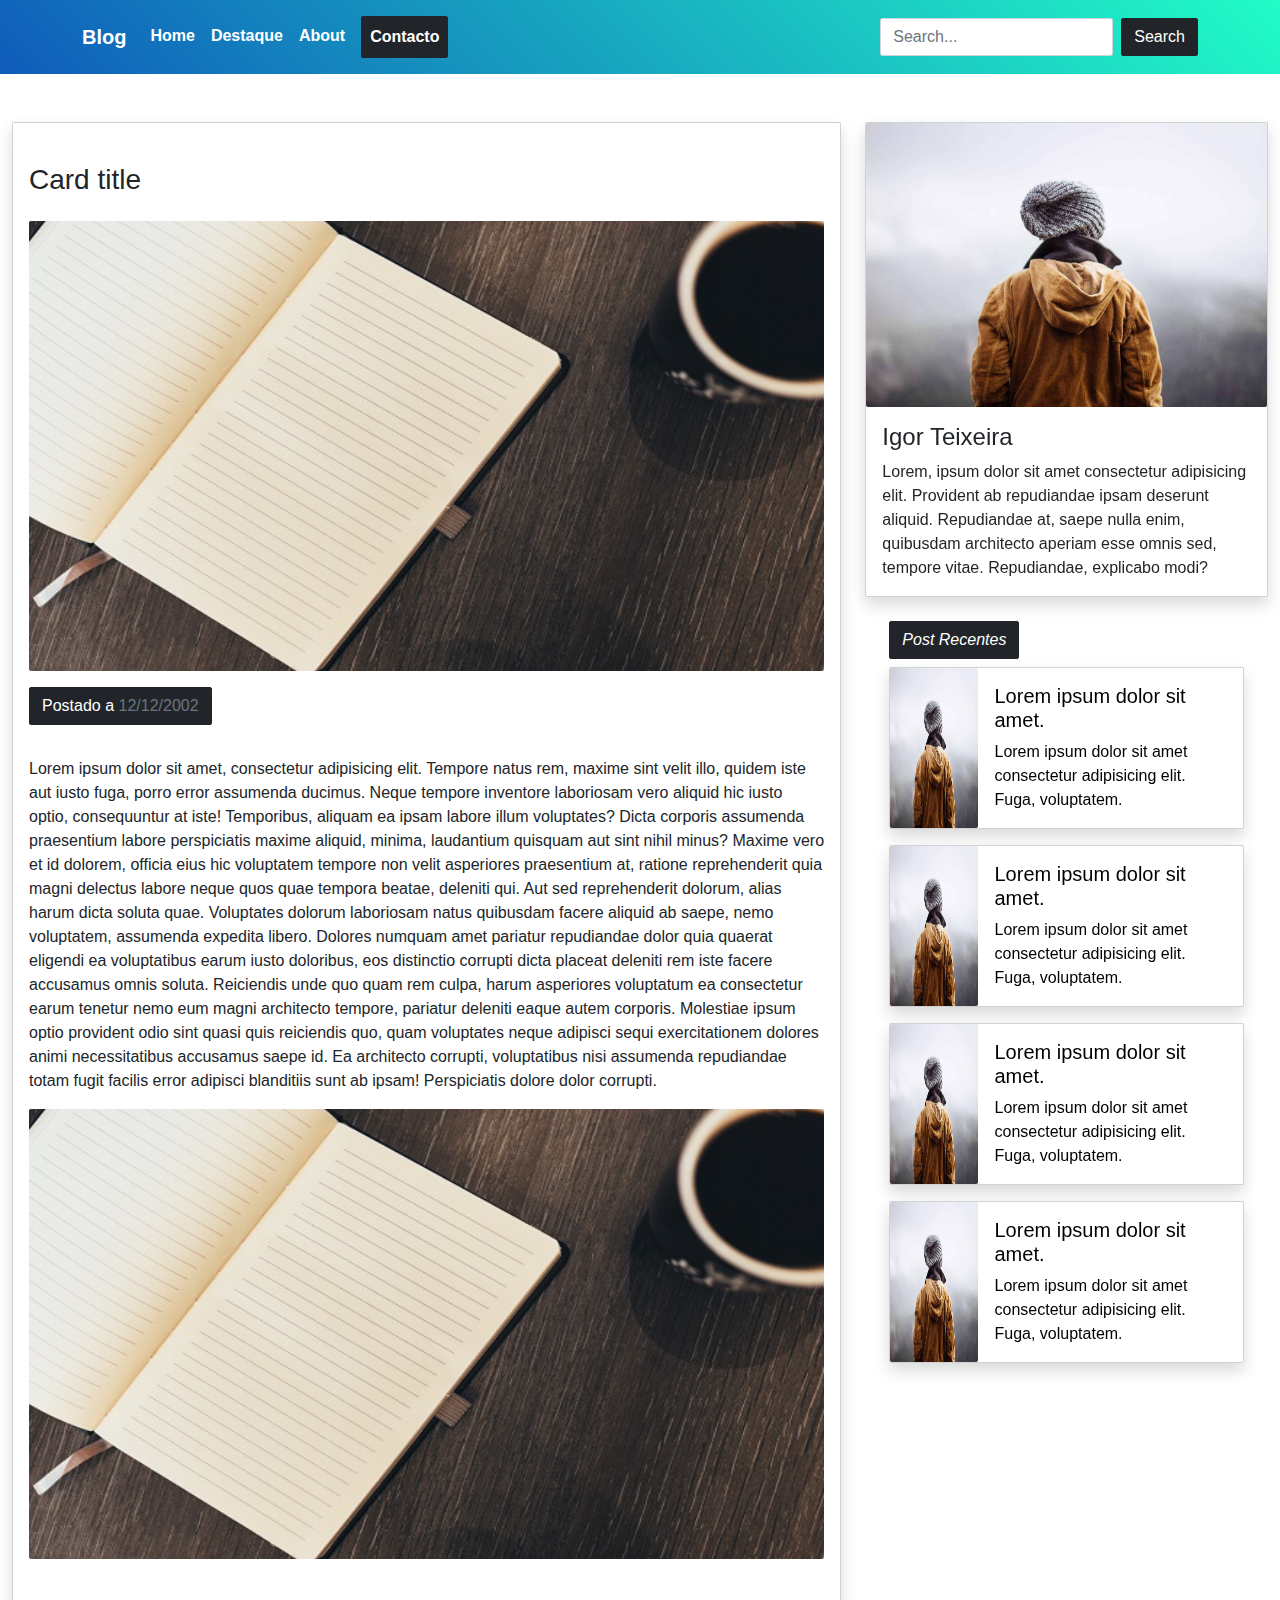
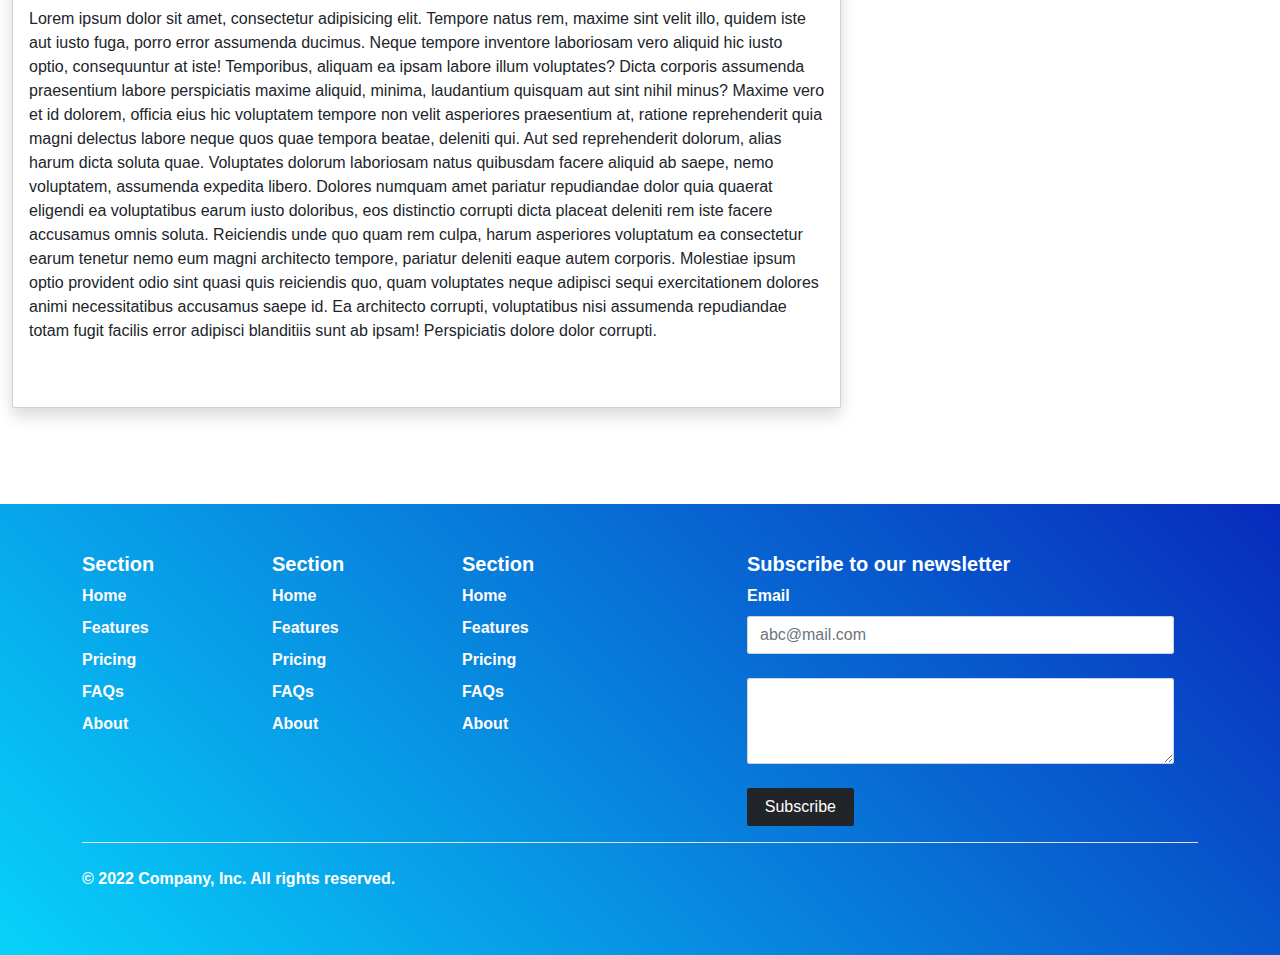
==== view.html @ a6c90b9f "Initial commit" ====
<!DOCTYPE html>
<html lang="en">
  <head>
    <meta charset="UTF-8" />
    <meta name="viewport" content="width=device-width, initial-scale=1.0" />
    <link rel="stylesheet" href="css/bootstrap.min.css" />
    <link rel="stylesheet" href="css/bootstrap-grid.min.css" />
    <link rel="stylesheet" href="css/media_query.css" />
    <link rel="stylesheet" href="css/style.css" />
    <title>Blog</title>
  </head>
  <body>
    <nav class="navbar navbar-expand-sm py-3">
      <div class="container">
        <a class="navbar-brand text-white">Blog</a>
        <button
          class="navbar-toggler"
          type="button"
          data-bs-toggle="collapse"
          data-bs-target="#mynavbar">
          <span class="navbar-toggler-icon"></span>
        </button>
        <div class="collapse navbar-collapse" id="mynavbar">
          <ul class="navbar-nav me-auto">
            <li class="nav-item">
              <a class="nav-link text-white" href="">Home</a>
            </li>
            <li class="nav-item">
              <a class="nav-link text-white" href="">Destaque</a>
            </li>
            <li class="nav-item">
              <a class="nav-link text-white" href="">About</a>
            </li>
          <li class="nav-item ps-2">
            <a class="nav-link text-white btn btn-dark link" href="">Contacto</a>
          </li>
        </ul>
          <form class="d-flex">
            <input
              class="form-control me-2"
              type="search"
              placeholder="Search..." />
            <button class="btn btn-dark" type="button">Search</button>
          </form>
        </div>
      </div>
    </nav>

    <main class="container-fluid">
      <div class="row">

        <div class="col-sm-8 my-5">
            <div class="mb-5">
              <div class="card shadow d-flex flex-column">
                <div class="card-body">
                  <h3 class="card-title my-4">Card title</h3>
                  <img
                    src="img/notebook.jpg"
                    class="img-fluid card-img-top img-size-2"
                    alt="card imagem" />
                    <p class="text-white btn btn-dark mt-3 ">Postado a <span class="text-muted">12/12/2002</span></p>

                  
                    <p class="my-3">
                      Lorem ipsum dolor sit amet, consectetur adipisicing elit. Tempore natus rem, maxime sint velit illo, quidem iste aut iusto fuga, porro error assumenda ducimus. Neque tempore inventore laboriosam vero aliquid hic iusto optio, consequuntur at iste! Temporibus, aliquam ea ipsam labore illum voluptates? Dicta corporis assumenda praesentium labore perspiciatis maxime aliquid, minima, laudantium quisquam aut sint nihil minus? Maxime vero et id dolorem, officia eius hic voluptatem tempore non velit asperiores praesentium at, ratione reprehenderit quia magni delectus labore neque quos quae tempora beatae, deleniti qui. Aut sed reprehenderit dolorum, alias harum dicta soluta quae. Voluptates dolorum laboriosam natus quibusdam facere aliquid ab saepe, nemo voluptatem, assumenda expedita libero. Dolores numquam amet pariatur repudiandae dolor quia quaerat eligendi ea voluptatibus earum iusto doloribus, eos distinctio corrupti dicta placeat deleniti rem iste facere accusamus omnis soluta. Reiciendis unde quo quam rem culpa, harum asperiores voluptatum ea consectetur earum tenetur nemo eum magni architecto tempore, pariatur deleniti eaque autem corporis. Molestiae ipsum optio provident odio sint quasi quis reiciendis quo, quam voluptates neque adipisci sequi exercitationem dolores animi necessitatibus accusamus saepe id. Ea architecto corrupti, voluptatibus nisi assumenda repudiandae totam fugit facilis error adipisci blanditiis sunt ab ipsam! Perspiciatis dolore dolor corrupti.
                    </p>

                  <img
                  src="img/notebook.jpg"
                  class="img-fluid card-img-top img-size-2"
                  alt="Card title"/>
                    <p class="my-5">
                      Lorem ipsum dolor sit amet, consectetur adipisicing elit. Tempore natus rem, maxime sint velit illo, quidem iste aut iusto fuga, porro error assumenda ducimus. Neque tempore inventore laboriosam vero aliquid hic iusto optio, consequuntur at iste! Temporibus, aliquam ea ipsam labore illum voluptates? Dicta corporis assumenda praesentium labore perspiciatis maxime aliquid, minima, laudantium quisquam aut sint nihil minus? Maxime vero et id dolorem, officia eius hic voluptatem tempore non velit asperiores praesentium at, ratione reprehenderit quia magni delectus labore neque quos quae tempora beatae, deleniti qui. Aut sed reprehenderit dolorum, alias harum dicta soluta quae. Voluptates dolorum laboriosam natus quibusdam facere aliquid ab saepe, nemo voluptatem, assumenda expedita libero. Dolores numquam amet pariatur repudiandae dolor quia quaerat eligendi ea voluptatibus earum iusto doloribus, eos distinctio corrupti dicta placeat deleniti rem iste facere accusamus omnis soluta. Reiciendis unde quo quam rem culpa, harum asperiores voluptatum ea consectetur earum tenetur nemo eum magni architecto tempore, pariatur deleniti eaque autem corporis. Molestiae ipsum optio provident odio sint quasi quis reiciendis quo, quam voluptates neque adipisci sequi exercitationem dolores animi necessitatibus accusamus saepe id. Ea architecto corrupti, voluptatibus nisi assumenda repudiandae totam fugit facilis error adipisci blanditiis sunt ab ipsam! Perspiciatis dolore dolor corrupti.
                    </p>
              </div>
          </div>
        </div>
        </div>

        <div class="col-sm-4 my-5 ">
          <div class="position-sticky" style="top: 2rem;">


          <div class="card text-start shadow">
            <img
              class="card-img-top img-fluid"
              src="img/parallax1.jpg"
              alt="Title" />
            <div class="card-body">
              <h4 class="card-title">Igor Teixeira</h4>
              <p class="card-text">
                Lorem, ipsum dolor sit amet consectetur adipisicing elit.
                Provident ab repudiandae ipsam deserunt aliquid. Repudiandae at,
                saepe nulla enim, quibusdam architecto aperiam esse omnis sed,
                tempore vitae. Repudiandae, explicabo modi?
              </p>
            </div>
          </div>

          <div class="col-12">
            <div>
              <div class="p-4">
                <h4 class="fst-italic btn btn-dark text-white ">Post Recentes</h4>
                <ol class="list-unstyled mb-0">

                  <li><a href="#" class="no-style ">
                    <div class="card d-flex flex-row mb-3 shadow">
                    <img class="img-fluid w-25" src="img/parallax1.jpg" alt="Title">
                    <div class="card-body">
                      <h5 class="card-title">Lorem ipsum dolor sit amet.</h5>
                      <p class="card-text">Lorem ipsum dolor sit amet consectetur adipisicing elit. Fuga, voluptatem.</p>
                    </div>
                  </div>
                  </a></li>


                  <li><a href="#" class="no-style">
                    <div class="card d-flex flex-row mb-3 shadow">
                    <img class="img-fluid w-25" src="img/parallax1.jpg" alt="Title">
                    <div class="card-body">
                      <h5 class="card-title">Lorem ipsum dolor sit amet.</h5>
                      <p class="card-text">Lorem ipsum dolor sit amet consectetur adipisicing elit. Fuga, voluptatem.</p>
                    </div>
                  </div>
                  </a></li>


                  <li><a href="#" class="no-style">
                    <div class="card d-flex flex-row mb-3 shadow">
                    <img class="img-fluid w-25" src="img/parallax1.jpg" alt="Title">
                    <div class="card-body">
                      <h5 class="card-title">Lorem ipsum dolor sit amet.</h5>
                      <p class="card-text">Lorem ipsum dolor sit amet consectetur adipisicing elit. Fuga, voluptatem.</p>
                    </div>
                  </div>
                  </a></li>

                  <li><a href="#" class="no-style">
                    <div class="card d-flex flex-row mb-3 shadow">
                    <img class="img-fluid w-25" src="img/parallax1.jpg" alt="Title">
                    <div class="card-body">
                      <h5 class="card-title">Lorem ipsum dolor sit amet.</h5>
                      <p class="card-text">Lorem ipsum dolor sit amet consectetur adipisicing elit. Fuga, voluptatem.</p>
                    </div>
                  </div>
                  </a></li>

                 
                  
                </ol>
              </div>
            </div>
      
              
            </div>
          </div>
        </div>

       
      </div>
    </main>

    <footer>
      <div class="container">
        <div class="py-5">
          <div class="row">
            <div class="col-6 col-md-2 mb-3">
              <h5 class="fw-bold text-white">Section</h5>
              <ul class="nav flex-column">
                <li class="nav-item mb-2">
                  <a href="#" class="nav-link text p-0">Home</a>
                </li>
                <li class="nav-item mb-2">
                  <a href="#" class="nav-link text p-0">Features</a>
                </li>
                <li class="nav-item mb-2">
                  <a href="#" class="nav-link text p-0">Pricing</a>
                </li>
                <li class="nav-item mb-2">
                  <a href="#" class="nav-link text p-0">FAQs</a>
                </li>
                <li class="nav-item mb-2">
                  <a href="#" class="nav-link text p-0">About</a>
                </li>
              </ul>
            </div>

            <div class="col-6 col-md-2 mb-3">
              <h5 class="fw-bold text-white">Section</h5>
              <ul class="nav flex-column">
                <li class="nav-item mb-2">
                  <a href="#" class="nav-link text p-0">Home</a>
                </li>
                <li class="nav-item mb-2">
                  <a href="#" class="nav-link text p-0">Features</a>
                </li>
                <li class="nav-item mb-2">
                  <a href="#" class="nav-link text p-0">Pricing</a>
                </li>
                <li class="nav-item mb-2">
                  <a href="#" class="nav-link text p-0">FAQs</a>
                </li>
                <li class="nav-item mb-2">
                  <a href="#" class="nav-link text p-0">About</a>
                </li>
              </ul>
            </div>

            <div class="col-6 col-md-2 mb-3">
              <h5 class="fw-bold text-white">Section</h5>
              <ul class="nav flex-column">
                <li class="nav-item mb-2">
                  <a href="#" class="nav-link text p-0">Home</a>
                </li>
                <li class="nav-item mb-2">
                  <a href="#" class="nav-link text p-0">Features</a>
                </li>
                <li class="nav-item mb-2">
                  <a href="#" class="nav-link text p-0">Pricing</a>
                </li>
                <li class="nav-item mb-2">
                  <a href="#" class="nav-link text p-0">FAQs</a>
                </li>
                <li class="nav-item mb-2">
                  <a href="#" class="nav-link text p-0">About</a>
                </li>
              </ul>
            </div>

            <div class="col-md-5 offset-md-1 mb-3">
              <form>
                <h5 class="fw-bold text-white">Subscribe to our newsletter</h5>
                <div class="row w-100 gap-2">
                  <div class="col-12">
                    <label for="" class="form-label fw-bold text-white"
                      >Email</label
                    >
                    <input
                      type="email"
                      class="form-control"
                      name=""
                      id=""
                      aria-describedby="emailHelpId"
                      placeholder="abc@mail.com" />
                    <br />
                    <textarea
                      class="form-control"
                      name=""
                      id=""
                      rows="3"></textarea>
                      <button class="btn btn-dark w-25 mt-4" type="button">
                        Subscribe
                      </button>
                  </div>
                  
                </div>
              </form>
            </div>
          </div>

          <div
            class="d-flex flex-column flex-sm-row justify-content-between pt-4 border-top">
            <p class="fw-bold text-white">
              &copy; 2022 Company, Inc. All rights reserved.
            </p>
          </div>
        </div>
      </div>
    </footer>

    <script src="js/bootstrap.bundle.min.js"></script>
  </body>
</html>
---- css/media_query.css ----
/*Extra small devices (phones, 600px and down)*/
@media only screen and (max-width: 600px) {
    .nav-link:hover{
        border-bottom: 0 !important;
        
      }
}

/*Small devices (tables and large phones, 600px and up)*/
@media only screen and (min-width: 600px) {
}

/*Medium devices (landscape tablets, 768px and up)*/
@media only screen and (min-width: 768px) {
}

/*Large devices (laptops/desktops, 992px and up)*/
@media only screen and (min-width: 992px) {
}

/*Extra large devices (large laptops and desktops, 1200px and up)*/
@media only screen and (min-width: 1200px) {
}
---- css/style.css ----
body{
    font-family: 'Segoe UI', Tahoma, Geneva, Verdana, sans-serif;
    background-image: linear-gradient(45deg,#07d2fb, #0819b5, #21fcc7 );
}


.navbar{
  font-weight: bold ;
  
  
}

main{
  background-color: white !important;
  height: auto;
  width: 100%;
  
}


.nav-link:hover{
  border-bottom: 1px solid white;
  color: rgb(187, 180, 180) !important;
}

.link:hover{
  border-radius: none !important;

}

.text{
  color: rgb(255, 250, 250) !important;
  font-weight: bold;
}

.border{
  border: 5px solid red;
}

.card-size{
  height: 50px !important;
}
.no-style{
  text-decoration: none;
  color: black !important;
  
}


.card{
  border-radius: 2px;
}
.pagination, .btn, img, .form-control{
  border-radius: 2px !important;
}

.img-size{
  height: 350px !important;
}

.img-size-2{
  height: 450px !important;
}
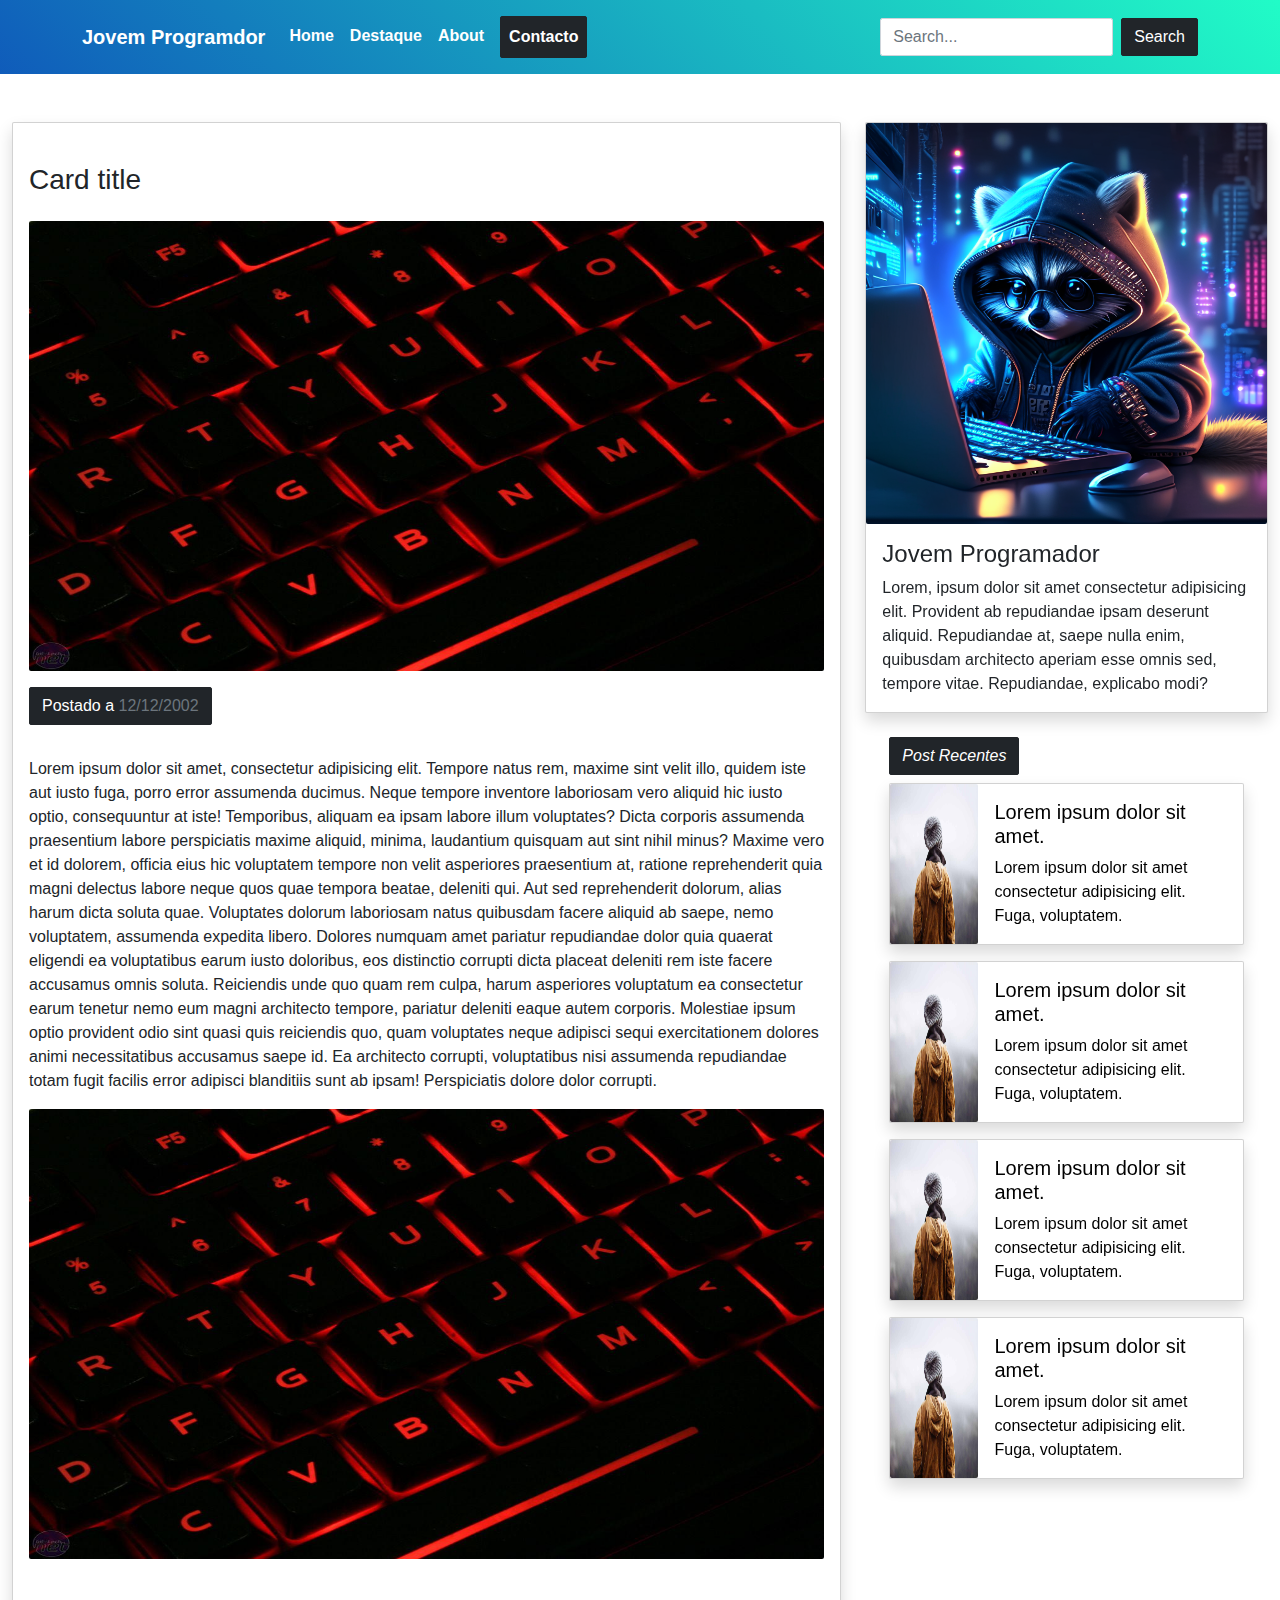
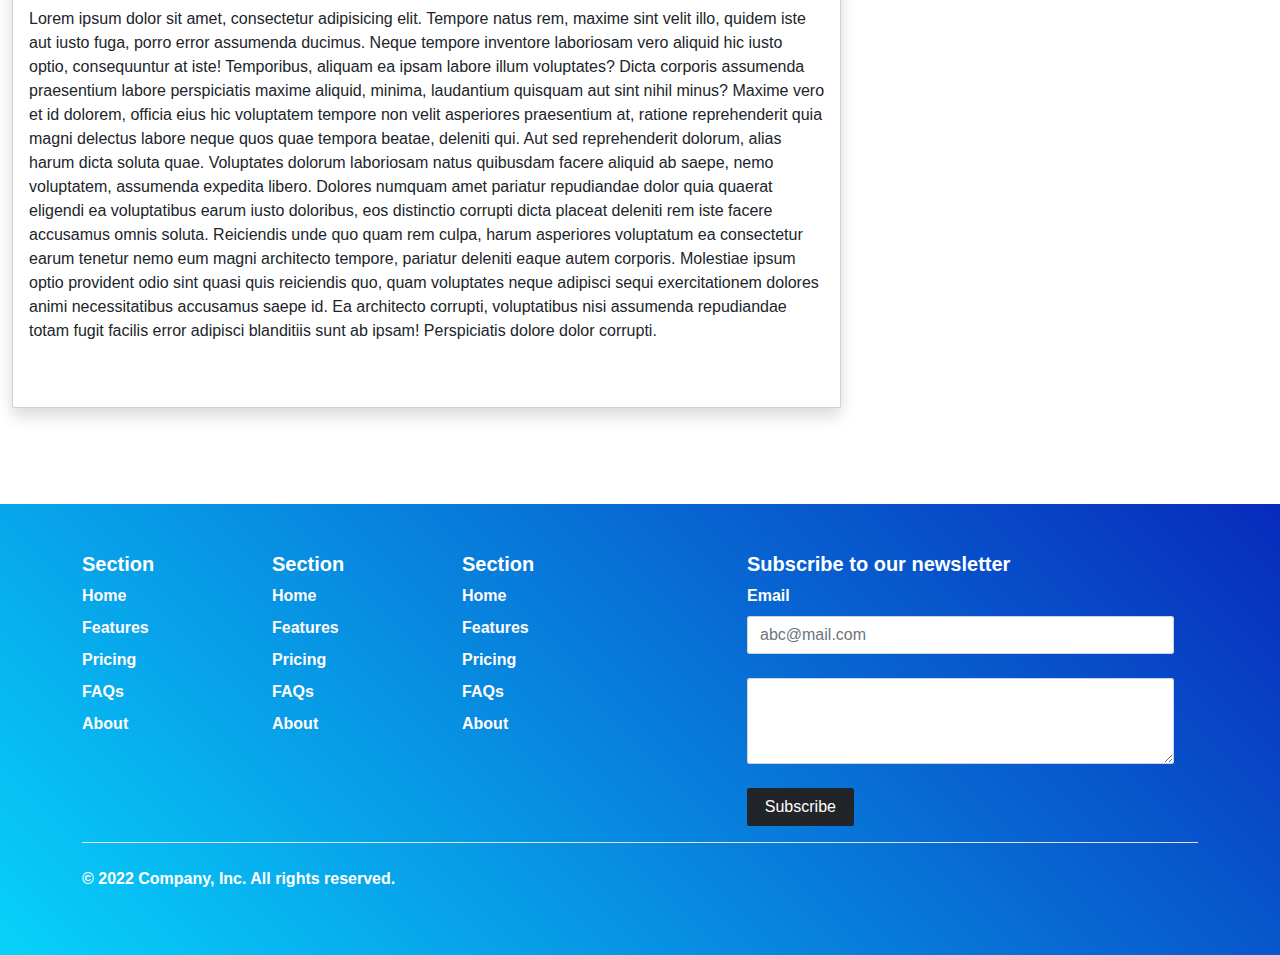
==== commit e678771e: "Alterei as imagens e  adicionei a pagina contacto" ====
--- a/view.html
+++ b/view.html
@@ -12,7 +12,7 @@
   <body>
     <nav class="navbar navbar-expand-sm py-3">
       <div class="container">
-        <a class="navbar-brand text-white">Blog</a>
+        <a class="navbar-brand text-white">Jovem Programdor</a>
         <button
           class="navbar-toggler"
           type="button"
@@ -55,7 +55,7 @@
                 <div class="card-body">
                   <h3 class="card-title my-4">Card title</h3>
                   <img
-                    src="img/notebook.jpg"
+                    src="img/4571156.jpg"
                     class="img-fluid card-img-top img-size-2"
                     alt="card imagem" />
                     <p class="text-white btn btn-dark mt-3 ">Postado a <span class="text-muted">12/12/2002</span></p>
@@ -66,7 +66,7 @@
                     </p>
 
                   <img
-                  src="img/notebook.jpg"
+                  src="img/4571156.jpg"
                   class="img-fluid card-img-top img-size-2"
                   alt="Card title"/>
                     <p class="my-5">
@@ -84,10 +84,10 @@
           <div class="card text-start shadow">
             <img
               class="card-img-top img-fluid"
-              src="img/parallax1.jpg"
+              src="img/cute-fluffy-anthropomorphic-raccoon-hacker-in-a-fa.png"
               alt="Title" />
             <div class="card-body">
-              <h4 class="card-title">Igor Teixeira</h4>
+              <h4 class="card-title">Jovem Programador</h4>
               <p class="card-text">
                 Lorem, ipsum dolor sit amet consectetur adipisicing elit.
                 Provident ab repudiandae ipsam deserunt aliquid. Repudiandae at,
--- a/css/media_query.css
+++ b/css/media_query.css
@@ -3,6 +3,16 @@
     .nav-link:hover{
         border-bottom: 0 !important;
         
+      }
+      .link{
+        margin-bottom: 12px;
+        
+      }
+      .ps-2{
+        padding-left: 0 !important;
+      }
+      .img-flex{
+        display: none;
       }
 }
 
--- a/css/style.css
+++ b/css/style.css
@@ -63,3 +63,5 @@
 }
 
 
+
+
